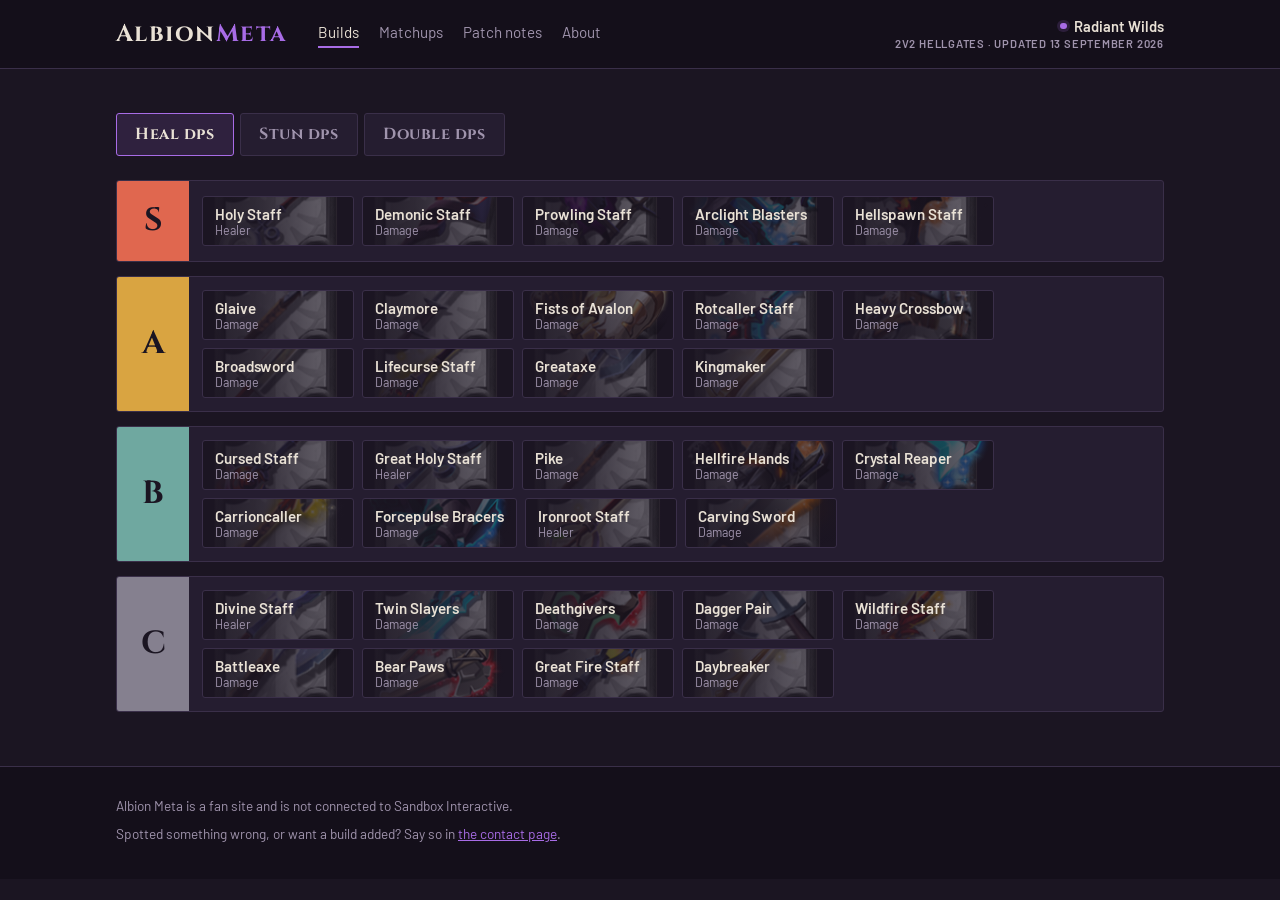
==== index.html @ 53378db2 "Albion Meta: 2v2 hellgate tierlists, gear and matchups Builds page with three setups, each build ope" ====
<!DOCTYPE html>
<html lang="en">
<head>
<meta charset="utf-8">
<meta name="viewport" content="width=device-width, initial-scale=1">
<title>Albion Meta | Best 2v2 Hellgate Builds</title>
<meta name="description" content="The best 2v2 Hellgate builds in Albion Online, split into heal dps, stun dps and double dps setups. Updated each patch.">
<link rel="preconnect" href="https://fonts.googleapis.com">
<link rel="preconnect" href="https://fonts.gstatic.com" crossorigin>
<link href="https://fonts.googleapis.com/css2?family=Barlow:wght@400;600&family=Cinzel:wght@700&display=swap" rel="stylesheet">
<link rel="stylesheet" href="style.css">
</head>
<body>

<!-- ============ header, the same on every page ============ -->
<header class="site-head">
  <div class="wrap head-inner">
    <a class="wordmark" href="index.html">Albion<span>Meta</span></a>
    <nav class="site-nav">
      <a href="index.html" aria-current="page">Builds</a>
      <a href="matchups.html">Matchups</a>
      <a href="patchnotes.html">Patch notes</a>
      <a href="about.html">About</a>
    </nav>

    <!-- patch and date, edit these two lines every update -->
    <div class="head-meta">
      <span class="head-patch">Radiant Wilds</span>
      <span class="head-updated">2v2 Hellgates &middot; Updated 13 September 2026</span>
    </div>
  </div>
</header>

<main>
  <div class="wrap">

    <!-- the three setups. Pick a tab, the matching tier list shows.
         To add a setup, copy one button and one .panel and match the ids. -->
    <section class="builds">

      <div class="tabs" role="tablist" aria-label="Choose a setup">
        <button type="button" class="tab" role="tab" id="tab-heal" aria-controls="panel-heal" aria-selected="true">Heal dps</button>
        <button type="button" class="tab" role="tab" id="tab-stun" aria-controls="panel-stun" aria-selected="false">Stun dps</button>
        <button type="button" class="tab" role="tab" id="tab-double" aria-controls="panel-double" aria-selected="false">Double dps</button>
      </div>

      <div class="panel" role="tabpanel" id="panel-heal" aria-labelledby="tab-heal">
        <!-- Copy one .tier block to add a tier, copy one <li> to add a build -->
        <div class="tier tier-s">
          <div class="tier-letter">S</div>
          <ul class="tier-builds">
            <li><button type="button" class="build" data-build="holy-staff"><b>Holy Staff</b><span>Healer</span></button></li>
            <li><button type="button" class="build" data-build="demonic-staff"><b>Demonic Staff</b><span>Damage</span></button></li>
            <li><button type="button" class="build" data-build="prowling-staff"><b>Prowling Staff</b><span>Damage</span></button></li>
            <li><button type="button" class="build" data-build="arclight-blasters"><b>Arclight Blasters</b><span>Damage</span></button></li>
            <li><button type="button" class="build" data-build="hellspawn-staff"><b>Hellspawn Staff</b><span>Damage</span></button></li>
          </ul>
        </div>

        <div class="tier tier-a">
          <div class="tier-letter">A</div>
          <ul class="tier-builds">
            <li><button type="button" class="build" data-build="glaive"><b>Glaive</b><span>Damage</span></button></li>
            <li><button type="button" class="build" data-build="claymore"><b>Claymore</b><span>Damage</span></button></li>
            <li><button type="button" class="build" data-build="fists-of-avalon"><b>Fists of Avalon</b><span>Damage</span></button></li>
            <li><button type="button" class="build" data-build="rotcaller-staff"><b>Rotcaller Staff</b><span>Damage</span></button></li>
            <li><button type="button" class="build" data-build="heavy-crossbow"><b>Heavy Crossbow</b><span>Damage</span></button></li>
            <li><button type="button" class="build" data-build="broadsword"><b>Broadsword</b><span>Damage</span></button></li>
            <li><button type="button" class="build" data-build="lifecurse-staff"><b>Lifecurse Staff</b><span>Damage</span></button></li>
            <li><button type="button" class="build" data-build="greataxe"><b>Greataxe</b><span>Damage</span></button></li>
            <li><button type="button" class="build" data-build="kingmaker"><b>Kingmaker</b><span>Damage</span></button></li>
          </ul>
        </div>

        <div class="tier tier-b">
          <div class="tier-letter">B</div>
          <ul class="tier-builds">
            <li><button type="button" class="build" data-build="cursed-staff"><b>Cursed Staff</b><span>Damage</span></button></li>
            <li><button type="button" class="build" data-build="great-holy-staff"><b>Great Holy Staff</b><span>Healer</span></button></li>
            <li><button type="button" class="build" data-build="pike"><b>Pike</b><span>Damage</span></button></li>
            <li><button type="button" class="build" data-build="hellfire-hands"><b>Hellfire Hands</b><span>Damage</span></button></li>
            <li><button type="button" class="build" data-build="crystal-reaper"><b>Crystal Reaper</b><span>Damage</span></button></li>
            <li><button type="button" class="build" data-build="carrioncaller"><b>Carrioncaller</b><span>Damage</span></button></li>
            <li><button type="button" class="build" data-build="forcepulse-bracers"><b>Forcepulse Bracers</b><span>Damage</span></button></li>
            <li><button type="button" class="build" data-build="ironroot-staff"><b>Ironroot Staff</b><span>Healer</span></button></li>
            <li><button type="button" class="build" data-build="carving-sword"><b>Carving Sword</b><span>Damage</span></button></li>
          </ul>
        </div>

        <div class="tier tier-c">
          <div class="tier-letter">C</div>
          <ul class="tier-builds">
            <li><button type="button" class="build" data-build="divine-staff"><b>Divine Staff</b><span>Healer</span></button></li>
            <li><button type="button" class="build" data-build="twin-slayers"><b>Twin Slayers</b><span>Damage</span></button></li>
            <li><button type="button" class="build" data-build="deathgivers"><b>Deathgivers</b><span>Damage</span></button></li>
            <li><button type="button" class="build" data-build="dagger-pair"><b>Dagger Pair</b><span>Damage</span></button></li>
            <li><button type="button" class="build" data-build="wildfire-staff"><b>Wildfire Staff</b><span>Damage</span></button></li>
            <li><button type="button" class="build" data-build="battleaxe"><b>Battleaxe</b><span>Damage</span></button></li>
            <li><button type="button" class="build" data-build="bear-paws"><b>Bear Paws</b><span>Damage</span></button></li>
            <li><button type="button" class="build" data-build="great-fire-staff"><b>Great Fire Staff</b><span>Damage</span></button></li>
            <li><button type="button" class="build" data-build="daybreaker"><b>Daybreaker</b><span>Damage</span></button></li>
          </ul>
        </div>
      </div>

      <div class="panel" role="tabpanel" id="panel-stun" aria-labelledby="tab-stun" hidden>
        <div class="tier tier-s">
          <div class="tier-letter">S</div>
          <ul class="tier-builds">
            <li><button type="button" class="build" data-build="staff-of-balance"><b>Staff of Balance</b><span>Stun</span></button></li>
            <li><button type="button" class="build" data-build="dagger"><b>Dagger</b><span>Damage</span></button></li>
          </ul>
        </div>

        <div class="tier tier-a">
          <div class="tier-letter">A</div>
          <ul class="tier-builds">
            <li><button type="button" class="build" data-build="soulscythe"><b>Soulscythe</b><span>Stun</span></button></li>
            <li><button type="button" class="build" data-build="energy-shaper"><b>Energy Shaper</b><span>Damage</span></button></li>
            <li><button type="button" class="build" data-build="glacial-staff"><b>Glacial Staff</b><span>Damage</span></button></li>
            <li><button type="button" class="build" data-build="blazing-staff"><b>Blazing Staff</b><span>Damage</span></button></li>
            <li><button type="button" class="build" data-build="bloodletter"><b>Bloodletter</b><span>Stun</span></button></li>
            <li><button type="button" class="build" data-build="crossbow"><b>Crossbow</b><span>Damage</span></button></li>
          </ul>
        </div>

        <div class="tier tier-b">
          <div class="tier-letter">B</div>
          <ul class="tier-builds">
            <li><button type="button" class="build" data-build="grailseeker"><b>Grailseeker</b><span>Stun</span></button></li>
            <li><button type="button" class="build" data-build="realmbreaker"><b>Realmbreaker</b><span>Damage</span></button></li>
            <li><button type="button" class="build" data-build="spirithunter"><b>Spirithunter</b><span>Damage</span></button></li>
            <li><button type="button" class="build" data-build="hellfire-hands-stun"><b>Hellfire Hands</b><span>Damage</span></button></li>
            <li><button type="button" class="build" data-build="great-arcane-staff"><b>Great Arcane Staff</b><span>Stun</span></button></li>
            <li><button type="button" class="build" data-build="tombhammer"><b>Tombhammer</b><span>Stun</span></button></li>
            <li><button type="button" class="build" data-build="great-fire-staff-stun"><b>Great Fire Staff</b><span>Damage</span></button></li>
            <li><button type="button" class="build" data-build="permafrost-prism"><b>Permafrost Prism</b><span>Stun</span></button></li>
          </ul>
        </div>
      </div>

      <div class="panel" role="tabpanel" id="panel-double" aria-labelledby="tab-double" hidden>
        <div class="tier tier-s">
          <div class="tier-letter">S</div>
          <ul class="tier-builds">
            <li class="tier-empty">Nothing sits here this patch</li>
          </ul>
        </div>

        <div class="tier tier-a">
          <div class="tier-letter">A</div>
          <ul class="tier-builds">
            <li><button type="button" class="build" data-build="warbow"><b>Warbow</b><span>Damage</span></button></li>
          </ul>
        </div>

        <div class="tier tier-b">
          <div class="tier-letter">B</div>
          <ul class="tier-builds">
            <li><button type="button" class="build" data-build="brawler-gloves"><b>Brawler Gloves</b><span>Damage</span></button></li>
            <li><button type="button" class="build" data-build="bloodletter-double"><b>Bloodletter</b><span>Damage</span></button></li>
            <li><button type="button" class="build" data-build="dagger-pair-double"><b>Dagger Pair</b><span>Damage</span></button></li>
            <li><button type="button" class="build" data-build="carrioncaller-double"><b>Carrioncaller</b><span>Damage</span></button></li>
          </ul>
        </div>

        <div class="tier tier-c">
          <div class="tier-letter">C</div>
          <ul class="tier-builds">
            <li><button type="button" class="build" data-build="ursine-maulers"><b>Ursine Maulers</b><span>Damage</span></button></li>
            <li><button type="button" class="build" data-build="heron-spear"><b>Heron Spear</b><span>Damage</span></button></li>
            <li><button type="button" class="build" data-build="whispering-bow"><b>Whispering Bow</b><span>Damage</span></button></li>
            <li><button type="button" class="build" data-build="mistpiercer"><b>Mistpiercer</b><span>Damage</span></button></li>
          </ul>
        </div>
      </div>

    </section>

  </div>
</main>

<footer class="site-foot">
  <div class="wrap">
    <p>Albion Meta is a fan site and is not connected to Sandbox Interactive.</p>
    <p>Spotted something wrong, or want a build added? Say so in <a href="about.html">the contact page</a>.</p>
  </div>
</footer>

<!-- the set popup, filled in from builds.js when a build is clicked -->
<div class="sheet" id="build-sheet" hidden>
  <div class="sheet-box" role="dialog" aria-modal="true" aria-labelledby="sheet-title">
    <button type="button" class="sheet-close" aria-label="Close">&times;</button>
    <h2 id="sheet-title"></h2>
    <p class="sheet-role"></p>
    <div class="gear"></div>
    <div class="tip" role="status" hidden></div>
  </div>
</div>

<script src="builds.js"></script>
<script src="spells.js"></script>

<!-- tab switching, the only script on the site -->
<script>
(function () {
  var tabs = Array.prototype.slice.call(document.querySelectorAll(".tab"));
  if (!tabs.length) return;

  function show(chosen) {
    tabs.forEach(function (tab) {
      var on = tab === chosen;
      tab.setAttribute("aria-selected", on ? "true" : "false");
      tab.tabIndex = on ? 0 : -1;
      document.getElementById(tab.getAttribute("aria-controls")).hidden = !on;
    });
  }

  tabs.forEach(function (tab, i) {
    tab.addEventListener("click", function () { show(tab); });
    tab.addEventListener("keydown", function (e) {
      var step = e.key === "ArrowRight" ? 1 : e.key === "ArrowLeft" ? -1 : 0;
      if (!step) return;
      e.preventDefault();
      var next = tabs[(i + step + tabs.length) % tabs.length];
      next.focus();
      show(next);
    });
  });

  /* the panels start visible, so with no script all three simply stack */
  show(tabs[0]);
})();
</script>


<!-- opening and closing the set popup -->
<script>
(function () {
  var sheet = document.getElementById("build-sheet");
  if (!sheet || !window.ALBION_BUILDS) return;

  /* the weapon icon sits behind the name on every chip, straight from the data
     above, so a chip copied in the markup picks up its own icon on its own */
  document.querySelectorAll(".build").forEach(function (chip) {
    var build = window.ALBION_BUILDS[chip.getAttribute("data-build")];
    if (build && build.weapon) {
      chip.style.setProperty("--icon", "url('icons/" + build.weapon.id + ".png')");
    }
  });

  var title  = document.getElementById("sheet-title");
  var role   = sheet.querySelector(".sheet-role");
  var gear   = sheet.querySelector(".gear");
  var tip      = sheet.querySelector(".tip");
  var openSlot = null;
  var closer = sheet.querySelector(".sheet-close");
  var opener = null;

  /* the order here is only for reading, the grid decides where each one sits */
  var SLOTS = [["weapon","Weapon"], ["head","Head"], ["cape","Cape"], ["chest","Chest"],
               ["offhand","Off hand"], ["potion","Potion"], ["shoes","Shoes"], ["food","Food"]];

  function piece(slot, label, item) {
    if (!item) return "";
    var has = !!(window.ALBION_SPELLS && window.ALBION_SPELLS[item.id]);
    return '<button type="button" class="slot slot-' + slot + '" data-item="' + item.id + '"' +
             (has ? '' : ' disabled') + ' aria-pressed="false">' +
             '<img src="icons/' + item.id + '.png"' +
             ' alt="' + label + '" loading="lazy" onerror="this.hidden = true">' +
             '<b>' + item.name + '</b>' +
           '</button>';
  }

  /* the suggested abilities for one piece, in a small tip above it */
  function hideTip() {
    tip.hidden = true;
    if (openSlot) {
      openSlot.classList.remove("is-open");
      openSlot.setAttribute("aria-pressed", "false");
    }
    openSlot = null;
  }

  function placeTip(button) {
    var slot = button.getBoundingClientRect();
    var box  = tip.getBoundingClientRect();
    var left = slot.left + slot.width / 2 - box.width / 2;
    var top  = slot.top - box.height - 10;
    var below = top < 8;
    tip.classList.toggle("is-below", below);
    if (below) top = slot.bottom + 10;
    left = Math.max(8, Math.min(left, window.innerWidth - box.width - 8));
    tip.style.left = Math.round(left) + "px";
    tip.style.top  = Math.round(top) + "px";
  }

  function showTip(button) {
    if (openSlot === button) { hideTip(); return; }   /* click again to close */
    var id = button.getAttribute("data-item");
    var entry = window.ALBION_SPELLS && window.ALBION_SPELLS[id];
    if (!entry || !entry.picks) return;

    /* start from the rule, then let this build override a slot if it says so */
    var picks = {};
    Object.keys(entry.picks).forEach(function (k) { picks[k] = entry.picks[k]; });
    var build = window.ALBION_BUILDS[sheet.getAttribute("data-build")] || {};
    Object.keys(build).forEach(function (slot) {
      var it = build[slot];
      if (it && it.id === id && it.picks) {
        Object.keys(it.picks).forEach(function (k) { picks[k] = it.picks[k]; });
      }
    });

    hideTip();
    tip.innerHTML = Object.keys(picks).map(function (key) {
      return '<span class="tip-row"><b>' + key + '</b>' + picks[key] + '</span>';
    }).join("");
    tip.hidden = false;
    placeTip(button);
    openSlot = button;
    button.classList.add("is-open");
    button.setAttribute("aria-pressed", "true");
  }

  function open(button) {
    var build = window.ALBION_BUILDS[button.getAttribute("data-build")];
    if (!build) return;
    opener = button;
    title.textContent = build.name;
    var note = button.querySelector("span");
    role.textContent = note ? note.textContent : "";
    gear.innerHTML = SLOTS.map(function (slot) {
      return piece(slot[0], slot[1], build[slot[0]]);
    }).join("");
    sheet.setAttribute("data-build", button.getAttribute("data-build"));
    hideTip();
    sheet.hidden = false;
    document.body.classList.add("sheet-open");
    closer.focus();
  }

  function close() {
    hideTip();
    sheet.hidden = true;
    document.body.classList.remove("sheet-open");
    if (opener) { opener.focus(); opener = null; }
  }

  document.addEventListener("click", function (e) {
    if (!e.target || !e.target.closest) return;
    var piece = e.target.closest(".slot");
    if (!piece && openSlot) hideTip();
    if (piece && !piece.disabled) { showTip(piece); return; }
    var button = e.target.closest(".build");
    if (button) { open(button); return; }
    /* clicking the backdrop or the cross closes it */
    if (e.target === sheet || e.target.closest(".sheet-close")) close();
  });

  sheet.addEventListener("scroll", function () { if (openSlot) placeTip(openSlot); }, true);
  window.addEventListener("resize", function () { if (openSlot) placeTip(openSlot); });

  document.addEventListener("keydown", function (e) {
    if (e.key === "Escape" && !sheet.hidden) close();
  });
})();
</script>
</body>
</html>
---- style.css ----
/* ===========================================================
   Albion Meta - shared stylesheet
   Everything on every page is styled from this one file.
   Change a colour here and it changes on all four pages.
   =========================================================== */

:root {
  /* --- colours --- */
  --stone:      #1b1522;  /* page background, deep dungeon aubergine */
  --stone-deep: #140f1a;  /* header and footer, slightly darker */
  --panel:      #251d30;  /* boxes and cards */
  --panel-edge: #3a2f49;  /* thin borders */
  --bone:       #e9e1d5;  /* main text */
  --muted:      #a094ad;  /* secondary text */
  --corrupt:    #a86ce6;  /* the accent, corrupted violet */

  /* --- tier colours --- */
  --tier-s: #e0674f;
  --tier-a: #d9a441;
  --tier-b: #6fa8a0;
  --tier-c: #85808f;

  /* --- spacing --- */
  --gutter: 1.25rem;
  --max:    68rem;
}

* { box-sizing: border-box; }

html { scroll-behavior: smooth; }

body {
  margin: 0;
  background: var(--stone);
  color: var(--bone);
  font-family: "Barlow", system-ui, -apple-system, sans-serif;
  font-size: 1rem;
  line-height: 1.6;
  -webkit-font-smoothing: antialiased;
}

.wrap {
  width: 100%;
  max-width: var(--max);
  margin: 0 auto;
  padding: 0 var(--gutter);
}

/* ---------- header and navigation ---------- */

.site-head {
  background: var(--stone-deep);
  border-bottom: 1px solid var(--panel-edge);
}

.head-inner {
  display: flex;
  flex-wrap: wrap;
  align-items: center;
  gap: 0.6rem 1.5rem;
  padding-top: 1.05rem;
  padding-bottom: 1.05rem;
}

.wordmark {
  font-family: "Cinzel", Georgia, serif;
  font-size: 1.5rem;
  font-weight: 700;
  letter-spacing: 0.06em;
  color: var(--bone);
  text-decoration: none;
  line-height: 1;
}

.wordmark span { color: var(--corrupt); }

.site-nav {
  display: flex;
  flex-wrap: wrap;
  gap: 1.25rem;
  margin-left: 0.5rem;   /* sits next to the wordmark, over on the left */
}

.site-nav a {
  color: var(--muted);
  text-decoration: none;
  font-size: 0.95rem;
  padding-bottom: 2px;
  border-bottom: 2px solid transparent;
}

.site-nav a:hover { color: var(--bone); }

.site-nav a[aria-current="page"] {
  color: var(--bone);
  border-bottom-color: var(--corrupt);
}

/* ---------- patch and date, top right of the header ---------- */

.head-meta {
  margin-left: auto;          /* this is what holds it in the right corner */
  display: flex;
  flex-direction: column;
  align-items: flex-end;
  gap: 0.1rem;
  text-align: right;
  line-height: 1.25;
}

.head-patch {
  display: inline-flex;
  align-items: center;
  gap: 0.45rem;
  font-size: 0.92rem;
  font-weight: 600;
  color: var(--bone);
}

/* the small violet dot in front of the patch name */
.head-patch::before {
  content: "";
  width: 0.42rem;
  height: 0.42rem;
  border-radius: 50%;
  background: var(--corrupt);
  box-shadow: 0 0 0 3px rgba(168, 108, 230, 0.16);
}

.head-updated {
  font-size: 0.7rem;
  font-weight: 600;
  letter-spacing: 0.07em;
  text-transform: uppercase;
  color: var(--muted);
}

/* ---------- page intro ---------- */

.intro { padding: 2.75rem 0 1.75rem; }

h1 {
  font-family: "Cinzel", Georgia, serif;
  font-size: clamp(1.8rem, 5vw, 2.6rem);
  font-weight: 700;
  line-height: 1.15;
  margin: 0 0 0.7rem;
}

.intro p {
  max-width: 44rem;
  color: var(--muted);
  margin: 0;
}

/* a page with no intro, like the builds page, still needs air at the top */
main .wrap > section:first-of-type { padding-top: 2.75rem; }
main .wrap > section:first-of-type > h2:first-child { margin-top: 0; }

/* ---------- setup tabs on the builds page ---------- */

.tabs {
  display: flex;
  flex-wrap: wrap;
  gap: 0.4rem;
  margin: 0 0 1.5rem;
}

.tab {
  font-family: "Cinzel", Georgia, serif;
  font-size: 1rem;
  font-weight: 700;
  letter-spacing: 0.03em;
  color: var(--muted);
  background: var(--panel);
  border: 1px solid var(--panel-edge);
  border-radius: 3px;
  padding: 0.6rem 1.15rem;
  cursor: pointer;
  transition: color 0.15s, border-color 0.15s, background 0.15s;
}

.tab:hover {
  color: var(--bone);
  border-color: var(--corrupt);
}

.tab[aria-selected="true"] {
  color: var(--bone);
  border-color: var(--corrupt);
  background: rgba(168, 108, 230, 0.14);
}

[hidden] { display: none !important; }

/* ---------- tier rows ---------- */

.tier {
  display: flex;
  align-items: stretch;
  margin-bottom: 0.9rem;
  border: 1px solid var(--panel-edge);
  border-radius: 3px;
  overflow: hidden;
  background: var(--panel);
}

.tier-letter {
  flex: 0 0 4.5rem;
  display: flex;
  flex-direction: column;
  align-items: center;
  justify-content: center;
  gap: 0.15rem;
  padding: 0.9rem 0.4rem;
  font-family: "Cinzel", Georgia, serif;
  font-size: 2rem;
  font-weight: 700;
  color: #1b1522;
  text-align: center;
}

.tier-letter small {
  font-family: "Barlow", sans-serif;
  font-size: 0.6rem;
  font-weight: 600;
  letter-spacing: 0.04em;
  opacity: 0.75;
}

.tier-s .tier-letter { background: var(--tier-s); }
.tier-a .tier-letter { background: var(--tier-a); }
.tier-b .tier-letter { background: var(--tier-b); }
.tier-c .tier-letter { background: var(--tier-c); }

.tier-builds li { display: flex; }

.tier-builds {
  flex: 1 1 auto;
  display: flex;
  flex-wrap: wrap;
  align-content: center;
  gap: 0.5rem;
  padding: 0.8rem;
  margin: 0;
  list-style: none;
}

/* a tier nothing has earned this patch */
.tier-empty {
  align-self: center;
  padding: 0.4rem 0.2rem;
  font-size: 0.85rem;
  font-style: italic;
  color: var(--muted);
}

/* ---------- one build chip ---------- */

.build {
  display: block;
  width: 100%;
  text-align: left;
  font-family: inherit;
  font-size: inherit;
  color: inherit;
  border: 1px solid var(--panel-edge);
  border-radius: 3px;
  padding: 0.5rem 0.75rem;
  min-width: 9.5rem;
  cursor: pointer;
  transition: border-color 0.15s, background-color 0.15s;

  /* the weapon icon sits behind the name, dimmed by a wash so the
     text stays readable. --icon is set per chip from builds.js */
  background-color: var(--stone);
  background-image:
    linear-gradient(90deg,
      rgba(27, 21, 34, 0.96) 0%,
      rgba(27, 21, 34, 0.88) 40%,
      rgba(27, 21, 34, 0.6) 100%),
    var(--icon, none);
  background-repeat: no-repeat, no-repeat;
  background-position: center, center;
  background-size: 100% 100%, cover;
}

.build:hover {
  border-color: var(--corrupt);
  background-color: var(--panel);
  background-image:
    linear-gradient(90deg,
      rgba(27, 21, 34, 0.92) 0%,
      rgba(27, 21, 34, 0.72) 40%,
      rgba(27, 21, 34, 0.3) 100%),
    var(--icon, none);
}

.build b {
  display: block;
  font-weight: 600;
  font-size: 0.95rem;
}

.build span {
  display: block;
  font-size: 0.78rem;
  color: var(--muted);
}

/* ---------- the set popup ---------- */

.sheet {
  position: fixed;
  inset: 0;
  z-index: 50;
  display: flex;
  align-items: flex-start;
  justify-content: center;
  padding: 1.5rem var(--gutter);
  overflow-y: auto;
  background: rgba(10, 7, 14, 0.78);
}

body.sheet-open { overflow: hidden; }

.sheet-box {
  position: relative;
  width: 100%;
  max-width: 30rem;
  margin: auto;
  padding: 1.5rem;
  background: var(--panel);
  border: 1px solid var(--panel-edge);
  border-radius: 4px;
}

.sheet-box h2 {
  margin: 0;
  padding-right: 2.5rem;
  font-size: 1.5rem;
}

.sheet-role {
  margin: 0.1rem 0 1.3rem;
  font-size: 0.8rem;
  font-weight: 600;
  letter-spacing: 0.07em;
  text-transform: uppercase;
  color: var(--corrupt);
}

.sheet-close {
  position: absolute;
  top: 0.9rem;
  right: 0.9rem;
  width: 2rem;
  height: 2rem;
  font-size: 1.3rem;
  line-height: 1;
  color: var(--muted);
  background: var(--stone);
  border: 1px solid var(--panel-edge);
  border-radius: 50%;
  cursor: pointer;
}

.sheet-close:hover { color: var(--bone); border-color: var(--corrupt); }

/* the grid is laid out like the equipment panel in game */
.gear {
  display: grid;
  grid-template-columns: repeat(3, 1fr);
  gap: 0.5rem;
}

.slot-head    { grid-area: 1 / 2; }
.slot-cape    { grid-area: 1 / 3; }
.slot-weapon  { grid-area: 2 / 1; }
.slot-chest   { grid-area: 2 / 2; }
.slot-offhand { grid-area: 2 / 3; }
.slot-potion  { grid-area: 3 / 1; }
.slot-shoes   { grid-area: 3 / 2; }
.slot-food    { grid-area: 3 / 3; }

.slot {
  display: block;
  width: 100%;
  margin: 0;
  padding: 0.5rem 0.4rem 0.6rem;
  background: var(--stone);
  border: 1px solid var(--panel-edge);
  border-radius: 3px;
  text-align: center;
  font-family: inherit;
  color: inherit;
  cursor: pointer;
  transition: border-color 0.15s, background 0.15s;
}

.slot:hover:not(:disabled) { border-color: var(--corrupt); }

/* the piece whose abilities are currently on show */
.slot.is-open {
  border-color: var(--corrupt);
  background: var(--panel);
}

/* potions, food and off hands carry no ability slots in game */
.slot:disabled { cursor: default; opacity: 0.7; }

.slot img {
  display: block;
  width: 100%;
  max-width: 5rem;
  aspect-ratio: 1;      /* holds the space so the rows do not jump while loading */
  object-fit: contain;
  margin: 0 auto 0.2rem;
}

.slot b {
  display: block;
  font-size: 0.78rem;
  font-weight: 600;
  line-height: 1.3;
}

/* ---------- the suggested abilities tip ---------- */

.tip {
  position: fixed;               /* fixed so the popup is never clipped */
  z-index: 60;
  max-width: 16rem;
  padding: 0.5rem 0.7rem;
  background: var(--stone-deep);
  border: 1px solid var(--corrupt);
  border-radius: 4px;
  box-shadow: 0 10px 26px rgba(0, 0, 0, 0.55);
  font-size: 0.8rem;
  line-height: 1.45;
  text-align: left;
  pointer-events: none;          /* never swallows the next click */
}

.tip-row { display: block; white-space: nowrap; }

.tip-row b {
  display: inline-block;
  min-width: 4.7rem;             /* wide enough that Passive lines up with Q */
  font-family: "Cinzel", Georgia, serif;
  font-size: 0.72rem;
  text-transform: uppercase;
  letter-spacing: 0.04em;
  font-weight: 700;
  color: var(--corrupt);
}

/* the little arrow, pointing down at the piece */
.tip::after {
  content: "";
  position: absolute;
  top: 100%;
  left: 50%;
  margin-left: -5px;
  border: 5px solid transparent;
  border-top-color: var(--corrupt);
}

/* flipped underneath when there is no room above */
.tip.is-below::after {
  top: auto;
  bottom: 100%;
  border-top-color: transparent;
  border-bottom-color: var(--corrupt);
}

/* ---------- the weapon finder on the matchups page ---------- */

.finder { position: relative; max-width: 26rem; margin-bottom: 1.25rem; }

.finder-input {
  width: 100%;
  font-family: inherit;
  font-size: 1rem;
  color: var(--bone);
  background: var(--panel);
  border: 1px solid var(--panel-edge);
  border-radius: 3px;
  padding: 0.65rem 0.85rem;
}

.finder-input::placeholder { color: var(--muted); }
.finder-input:focus { outline: none; border-color: var(--corrupt); }

.finder-list {
  position: absolute;
  z-index: 20;
  top: calc(100% + 0.3rem);
  left: 0;
  right: 0;
  max-height: 17rem;
  overflow-y: auto;
  margin: 0;
  padding: 0.25rem;
  list-style: none;
  background: var(--stone-deep);
  border: 1px solid var(--corrupt);
  border-radius: 4px;
  box-shadow: 0 12px 30px rgba(0, 0, 0, 0.55);
}

.finder-list li {
  display: flex;
  align-items: center;
  gap: 0.55rem;
  padding: 0.35rem 0.5rem;
  border-radius: 3px;
  font-size: 0.92rem;
  cursor: pointer;
}

.finder-list li img { width: 1.7rem; height: 1.7rem; object-fit: contain; }
.finder-list li:hover,
.finder-list li.is-active { background: var(--panel); color: var(--bone); }
.finder-none { color: var(--muted); cursor: default; }

/* ---------- the matchup box ---------- */

.mu {
  border: 1px solid var(--panel-edge);
  background: var(--panel);
  border-radius: 3px;
  padding: 1.1rem 1.25rem 1.25rem;
}

.mu-head { display: flex; align-items: center; gap: 0.85rem; margin-bottom: 1rem; }
.mu-icon { width: 3.5rem; height: 3.5rem; object-fit: contain; }
.mu-name { font-family: "Cinzel", Georgia, serif; font-size: 1.25rem; margin: 0; }
.mu-where { margin: 0.1rem 0 0; font-size: 0.8rem; color: var(--muted); }

.mu .tabs { margin-bottom: 1rem; }
.mu .tab { font-size: 0.9rem; padding: 0.45rem 0.9rem; }

/* the two big ones, duos against enemies */
.tabs-big { margin-bottom: 0.9rem; gap: 0.5rem; }

.mu .tab-big {
  font-size: 1.15rem;
  padding: 0.7rem 1.6rem;
  letter-spacing: 0.04em;
}

.mu .tab-big[aria-selected="true"] {
  background: rgba(168, 108, 230, 0.2);
  border-color: var(--corrupt);
}

/* duo verdicts read differently to enemy ones */
.mu-verdict.is-strong { color: #7fc9a5; border-color: rgba(127, 201, 165, 0.5); }
.mu-verdict.is-fine   { color: var(--bone); }
.mu-verdict.is-weak   { color: #e08d7c; border-color: rgba(224, 141, 124, 0.5); }

.mu-row {
  display: grid;
  grid-template-columns: 2.4rem 1.6rem 1fr auto;
  align-items: center;
  gap: 0.7rem;
  padding: 0.5rem 0;
  border-top: 1px solid rgba(58, 47, 73, 0.6);
}

.mu-row:first-child { border-top: 0; }
.mu-row img { width: 2.4rem; height: 2.4rem; object-fit: contain; }

.mu-tier {
  font-family: "Cinzel", Georgia, serif;
  font-weight: 700;
  font-size: 0.95rem;
  text-align: center;
  color: #1b1522;
  border-radius: 2px;
}

.tier-letter-s { background: var(--tier-s); }
.tier-letter-a { background: var(--tier-a); }
.tier-letter-b { background: var(--tier-b); }
.tier-letter-c { background: var(--tier-c); }

.mu-them b { display: block; font-size: 0.92rem; font-weight: 600; }
.mu-them span { display: block; font-size: 0.75rem; color: var(--muted); }

.mu-verdict {
  font-size: 0.75rem;
  font-weight: 600;
  letter-spacing: 0.05em;
  text-transform: uppercase;
  white-space: nowrap;
  padding: 0.2rem 0.5rem;
  border: 1px solid var(--panel-edge);
  border-radius: 2px;
  color: var(--muted);
}

.mu-verdict.is-favoured   { color: #7fc9a5; border-color: rgba(127, 201, 165, 0.5); }
.mu-verdict.is-even       { color: var(--bone); }
.mu-verdict.is-unfavoured { color: #e08d7c; border-color: rgba(224, 141, 124, 0.5); }

/* a note sits under the row it belongs to */
.mu-note {
  grid-column: 3 / -1;
  margin: 0.15rem 0 0;
  font-size: 0.84rem;
  color: var(--muted);
}

.mu-empty { color: var(--muted); font-style: italic; margin: 0; }

/* how much data is behind the recorded numbers */
.mu-sample {
  margin: 0 0 0.6rem;
  font-size: 0.78rem;
  color: var(--muted);
}

/* which tierlist a run of duos belongs to */
.mu-group {
  margin: 1rem 0 0.2rem;
  font-family: "Cinzel", Georgia, serif;
  font-size: 0.95rem;
  color: var(--corrupt);
}

.mu-group:first-child { margin-top: 0; }
.mu-group + .mu-row { border-top: 0; }

@media (max-width: 40rem) {
  .mu-row { grid-template-columns: 2.2rem 1.5rem 1fr; }
  .mu-verdict { grid-column: 2 / -1; justify-self: start; }
  .mu-note { grid-column: 1 / -1; }
}

/* ---------- the weapon against weapon matrix ---------- */

.matrix-wrap {
  overflow: auto;            /* the grid is wider than the page */
  max-height: 80vh;
  border: 1px solid var(--panel-edge);
  border-radius: 3px;
  background: var(--panel);
}

.matrix {
  border-collapse: separate;
  border-spacing: 0;
  font-size: 0.78rem;
}

.matrix th,
.matrix td {
  padding: 0;
  text-align: center;
  vertical-align: middle;
  border-right: 1px solid rgba(58, 47, 73, 0.6);
  border-bottom: 1px solid rgba(58, 47, 73, 0.6);
}

/* the row of icons across the top stays put */
.matrix thead th {
  position: sticky;
  top: 0;
  z-index: 2;
  width: 2.3rem;
  min-width: 2.3rem;
  height: 2.6rem;
  background: var(--stone-deep);
}

.matrix thead th img { width: 1.8rem; height: 1.8rem; object-fit: contain; }

/* so does the column of names down the side */
.matrix-name {
  position: sticky;
  left: 0;
  z-index: 1;
  display: table-cell;
  width: 12.5rem;
  min-width: 12.5rem;
  background: var(--stone-deep);
  text-align: left;
  font-weight: 600;
  white-space: nowrap;
  padding: 0.2rem 0.5rem;
}

.matrix-name img {
  width: 1.6rem;
  height: 1.6rem;
  object-fit: contain;
  vertical-align: middle;
  margin-right: 0.4rem;
}

.matrix-name span { vertical-align: middle; }

.matrix-tier {
  float: right;
  width: 1.1rem;
  margin-top: 0.15rem;
  border-radius: 2px;
  font-family: "Cinzel", Georgia, serif;
  font-size: 0.7rem;
  color: #1b1522;
  text-align: center;
}

.matrix .corner {
  position: sticky;
  left: 0;
  top: 0;
  z-index: 3;
  background: var(--stone-deep);
}

.matrix td { width: 2.3rem; height: 2.2rem; font-weight: 600; }

.matrix .is-up   { background: rgba(127, 201, 165, 0.18); color: #9fdcbf; }
.matrix .is-down { background: rgba(224, 141, 124, 0.16); color: #eda797; }
.matrix .is-even { background: rgba(233, 225, 213, 0.06); color: var(--bone); }
.matrix .is-text { color: var(--corrupt); }
.matrix .is-none { color: var(--panel-edge); }
.matrix .is-self { background: repeating-linear-gradient(45deg,
                     transparent 0 4px, rgba(58, 47, 73, 0.5) 4px 8px); }

.matrix-tabs { margin-bottom: 0.7rem; }
.matrix-tabs .tab { font-size: 0.9rem; padding: 0.45rem 1rem; }

.matrix-sample {
  margin: 0 0 0.7rem;
  font-size: 0.8rem;
  color: var(--muted);
}

.matrix-sample:empty { display: none; }

/* too few fights to mean much yet */
.matrix .is-thin { opacity: 0.45; }

.matrix-key {
  margin: 0.7rem 0 0;
  font-size: 0.82rem;
  color: var(--muted);
}

.key-cell {
  display: inline-block;
  width: 2rem;
  margin: 0 0.25rem 0 0.9rem;
  padding: 0.1rem 0;
  border-radius: 2px;
  text-align: center;
  font-weight: 600;
}

.key-cell:first-child { margin-left: 0; }
.key-cell.is-up   { background: rgba(127, 201, 165, 0.18); color: #9fdcbf; }
.key-cell.is-down { background: rgba(224, 141, 124, 0.16); color: #eda797; }
.key-cell.is-even { background: rgba(233, 225, 213, 0.06); color: var(--bone); }
.key-cell.is-text { color: var(--corrupt); }
.key-cell.is-none { color: var(--panel-edge); }

@media (max-width: 40rem) {
  .matrix-name { width: 8.5rem; min-width: 8.5rem; }
  .matrix-name span { display: none; }   /* the icon is enough on a phone */
}

/* ---------- generic content boxes ---------- */

section { padding-bottom: 2.5rem; }

h2 {
  font-family: "Cinzel", Georgia, serif;
  font-size: 1.35rem;
  margin: 2rem 0 0.9rem;
}

h3 {
  font-size: 1.05rem;
  margin: 0 0 0.35rem;
}

.card {
  border: 1px solid var(--panel-edge);
  background: var(--panel);
  border-radius: 3px;
  padding: 1.1rem 1.25rem;
  margin-bottom: 0.9rem;
}

.card p:last-child { margin-bottom: 0; }

.card .date {
  font-size: 0.8rem;
  color: var(--corrupt);
  margin: 0 0 0.4rem;
}

.card ul { margin: 0.5rem 0 0; padding-left: 1.2rem; }
.card li { margin-bottom: 0.3rem; }

.prose { max-width: 42rem; }
.prose p { margin: 0 0 1rem; }

a { color: var(--corrupt); }
a:focus-visible,
button:focus-visible {
  outline: 2px solid var(--corrupt);
  outline-offset: 3px;
}

/* ---------- footer ---------- */

.site-foot {
  background: var(--stone-deep);
  border-top: 1px solid var(--panel-edge);
  padding: 1.75rem 0;
  font-size: 0.85rem;
  color: var(--muted);
}

.site-foot p { margin: 0 0 0.4rem; }

/* ---------- phones ---------- */

@media (max-width: 40rem) {
  .site-nav {
    margin-left: 0;
    width: 100%;
    gap: 1rem;
    order: 1;                 /* nav drops to its own row, under the other two */
  }
  .head-patch { font-size: 0.85rem; }
  .head-updated { font-size: 0.64rem; letter-spacing: 0.05em; }
  .tier { flex-direction: column; }
  .tier-letter {
    flex: none;
    flex-direction: row;
    justify-content: flex-start;
    gap: 0.55rem;
    padding: 0.35rem 0.8rem;
    font-size: 1.3rem;
  }
  .build { min-width: 0; }
  .tier-builds li { flex: 1 1 8rem; }
  .sheet { padding: 0.75rem; }
  .sheet-box { padding: 1.1rem; }
  .gear { gap: 0.35rem; }
  .slot { padding: 0.4rem 0.25rem 0.5rem; }
  .tabs { gap: 0.35rem; }
  .tab { flex: 1 1 6rem; padding: 0.55rem 0.5rem; font-size: 0.9rem; text-align: center; }
}

@media (prefers-reduced-motion: reduce) {
  html { scroll-behavior: auto; }
  * { transition: none !important; }
}
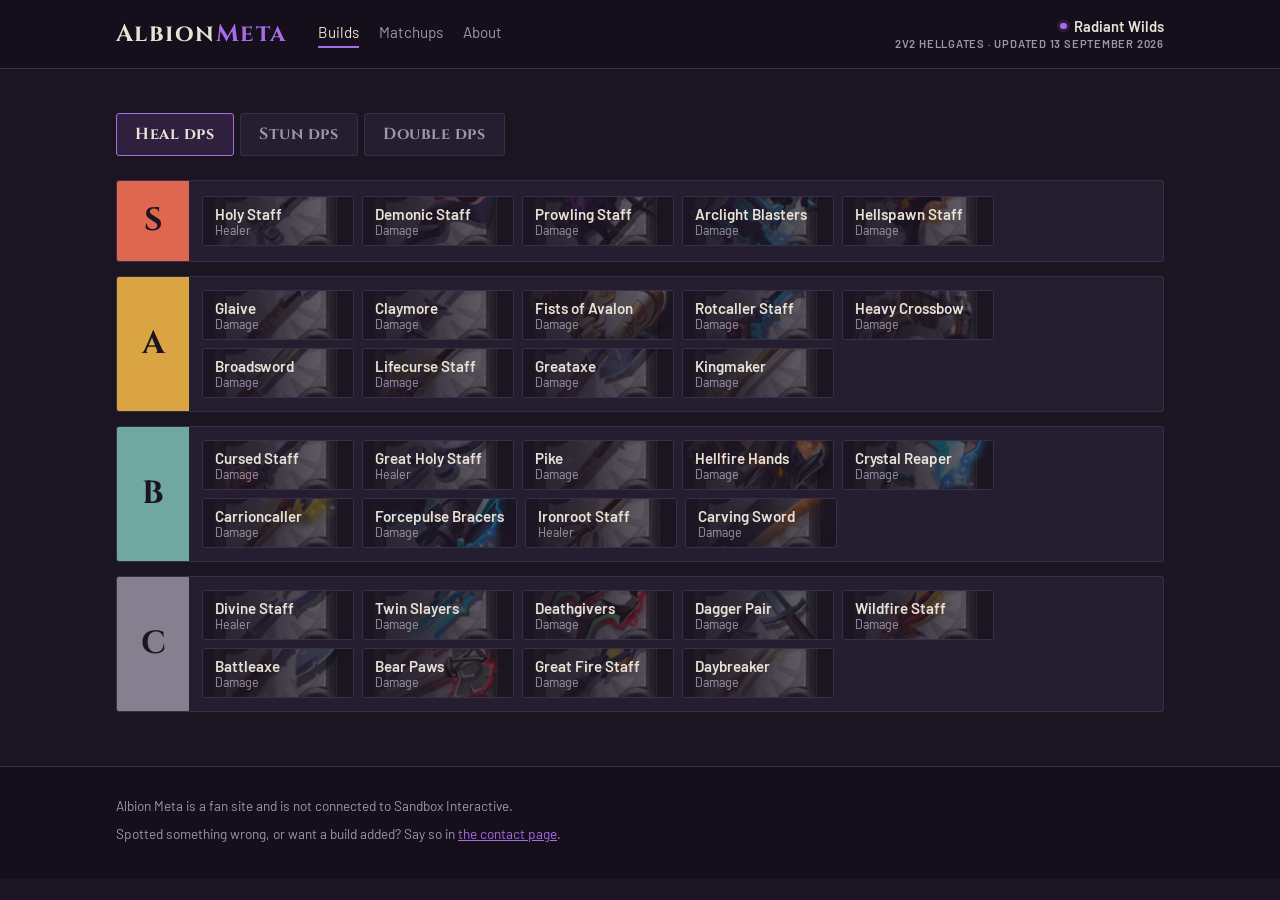
==== commit db880883: "Drop the patch notes, strip the about page The patch notes page, its collector and its workflow step" ====
--- a/index.html
+++ b/index.html
@@ -19,7 +19,6 @@
     <nav class="site-nav">
       <a href="index.html" aria-current="page">Builds</a>
       <a href="matchups.html">Matchups</a>
-      <a href="patchnotes.html">Patch notes</a>
       <a href="about.html">About</a>
     </nav>
 
--- a/style.css
+++ b/style.css
@@ -453,6 +453,18 @@
   letter-spacing: 0.04em;
   font-weight: 700;
   color: var(--corrupt);
+}
+
+/* why this matchup wants something different */
+.tip-why {
+  display: block;
+  margin-top: 0.35rem;
+  padding-top: 0.35rem;
+  border-top: 1px solid var(--panel-edge);
+  max-width: 13rem;
+  white-space: normal;
+  font-size: 0.75rem;
+  color: var(--muted);
 }
 
 /* the little arrow, pointing down at the piece */
@@ -612,6 +624,10 @@
   font-size: 0.84rem;
   color: var(--muted);
 }
+
+/* a matchup row opens the gear window */
+.mu-row.is-clickable { cursor: pointer; }
+.mu-row.is-clickable:hover { background: rgba(168, 108, 230, 0.08); }
 
 .mu-empty { color: var(--muted); font-style: italic; margin: 0; }
 
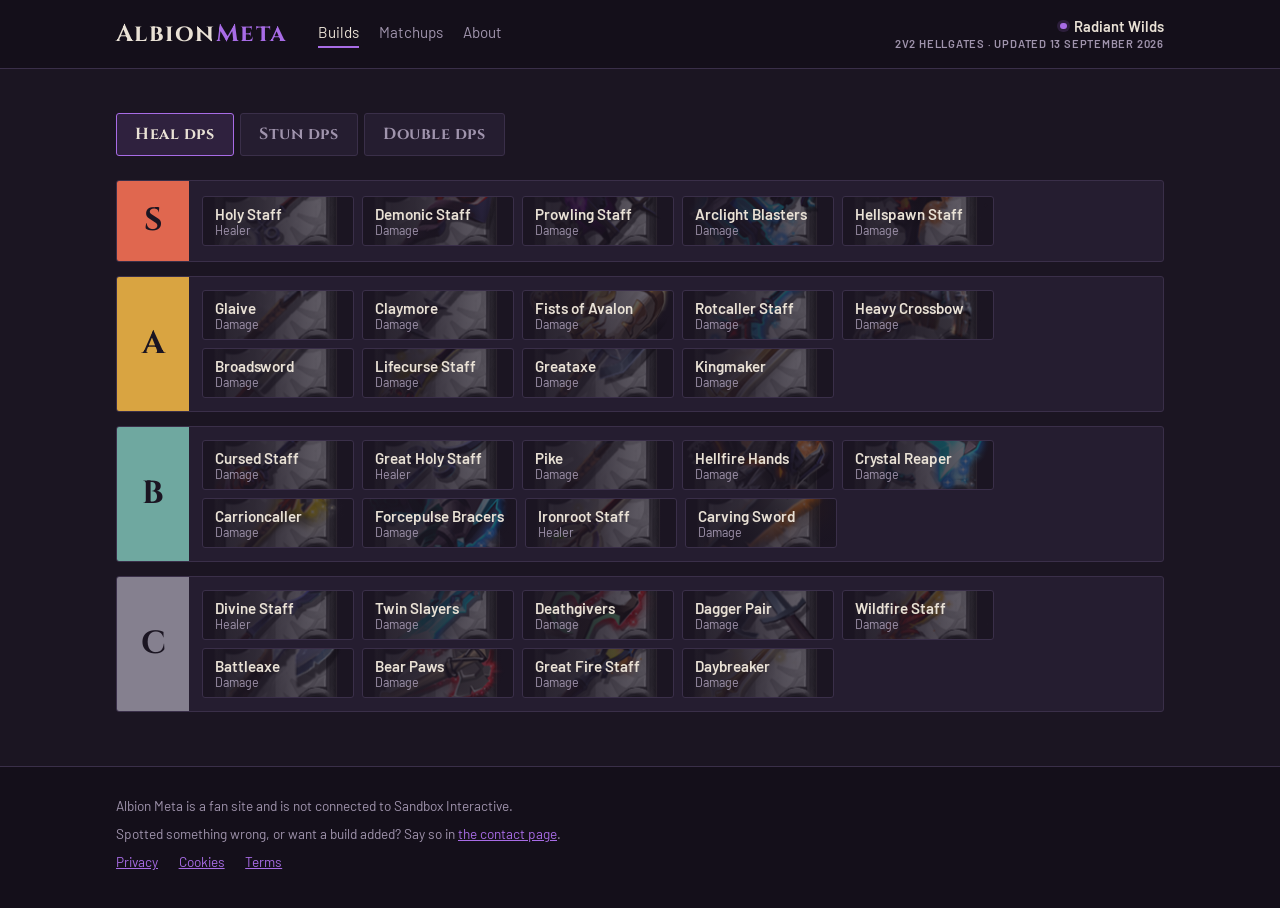
==== commit d4ca3646: "Privacy, cookies and terms pages Written to what the site actually does rather than to a template: i" ====
--- a/index.html
+++ b/index.html
@@ -183,6 +183,7 @@
   <div class="wrap">
     <p>Albion Meta is a fan site and is not connected to Sandbox Interactive.</p>
     <p>Spotted something wrong, or want a build added? Say so in <a href="about.html">the contact page</a>.</p>
+    <p class="foot-links"><a href="privacy.html">Privacy</a> <a href="cookies.html">Cookies</a> <a href="terms.html">Terms</a></p>
   </div>
 </footer>
 
--- a/style.css
+++ b/style.css
@@ -844,6 +844,9 @@
 }
 
 .site-foot p { margin: 0 0 0.4rem; }
+
+.foot-links { margin-top: 0.8rem; }
+.foot-links a { margin-right: 1.1rem; }
 
 /* ---------- phones ---------- */
 
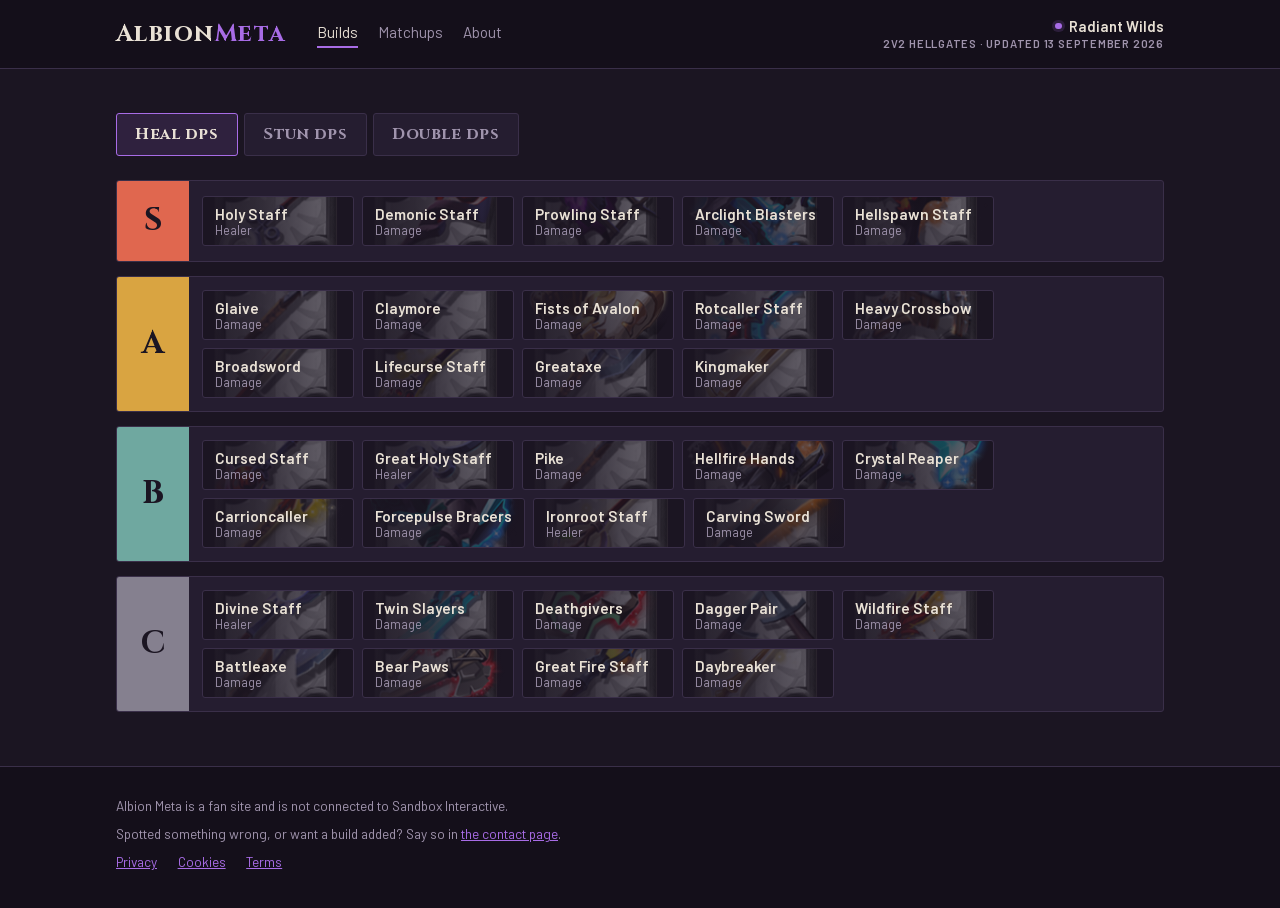
==== commit 1595bd78: "Ready the site for Cloudflare and for traffic Fonts are served from here instead of Google, so no vi" ====
--- a/index.html
+++ b/index.html
@@ -5,9 +5,8 @@
 <meta name="viewport" content="width=device-width, initial-scale=1">
 <title>Albion Meta | Best 2v2 Hellgate Builds</title>
 <meta name="description" content="The best 2v2 Hellgate builds in Albion Online, split into heal dps, stun dps and double dps setups. Updated each patch.">
-<link rel="preconnect" href="https://fonts.googleapis.com">
-<link rel="preconnect" href="https://fonts.gstatic.com" crossorigin>
-<link href="https://fonts.googleapis.com/css2?family=Barlow:wght@400;600&family=Cinzel:wght@700&display=swap" rel="stylesheet">
+<link rel="preload" href="fonts/barlow-400.woff2" as="font" type="font/woff2" crossorigin>
+<link rel="stylesheet" href="fonts.css">
 <link rel="stylesheet" href="style.css">
 </head>
 <body>
--- a/fonts.css
+++ b/fonts.css
@@ -0,0 +1,34 @@
+/* ===========================================================
+   Albion Meta - the two typefaces, served from here
+   -----------------------------------------------------------
+   Taken from Google Fonts and kept locally so no visitor's IP
+   is handed to Google just to read the site. Latin only, the
+   other alphabets are not used anywhere on it.
+   =========================================================== */
+
+@font-face {
+  font-family: 'Barlow';
+  font-style: normal;
+  font-weight: 400;
+  font-display: swap;
+  src: url(fonts/barlow-400.woff2) format('woff2');
+  unicode-range: U+0000-00FF, U+0131, U+0152-0153, U+02BB-02BC, U+02C6, U+02DA, U+02DC, U+0304, U+0308, U+0329, U+2000-206F, U+20AC, U+2122, U+2191, U+2193, U+2212, U+2215, U+FEFF, U+FFFD;
+}
+
+@font-face {
+  font-family: 'Barlow';
+  font-style: normal;
+  font-weight: 600;
+  font-display: swap;
+  src: url(fonts/barlow-600.woff2) format('woff2');
+  unicode-range: U+0000-00FF, U+0131, U+0152-0153, U+02BB-02BC, U+02C6, U+02DA, U+02DC, U+0304, U+0308, U+0329, U+2000-206F, U+20AC, U+2122, U+2191, U+2193, U+2212, U+2215, U+FEFF, U+FFFD;
+}
+
+@font-face {
+  font-family: 'Cinzel';
+  font-style: normal;
+  font-weight: 700;
+  font-display: swap;
+  src: url(fonts/cinzel-700.woff2) format('woff2');
+  unicode-range: U+0000-00FF, U+0131, U+0152-0153, U+02BB-02BC, U+02C6, U+02DA, U+02DC, U+0304, U+0308, U+0329, U+2000-206F, U+20AC, U+2122, U+2191, U+2193, U+2212, U+2215, U+FEFF, U+FFFD;
+}
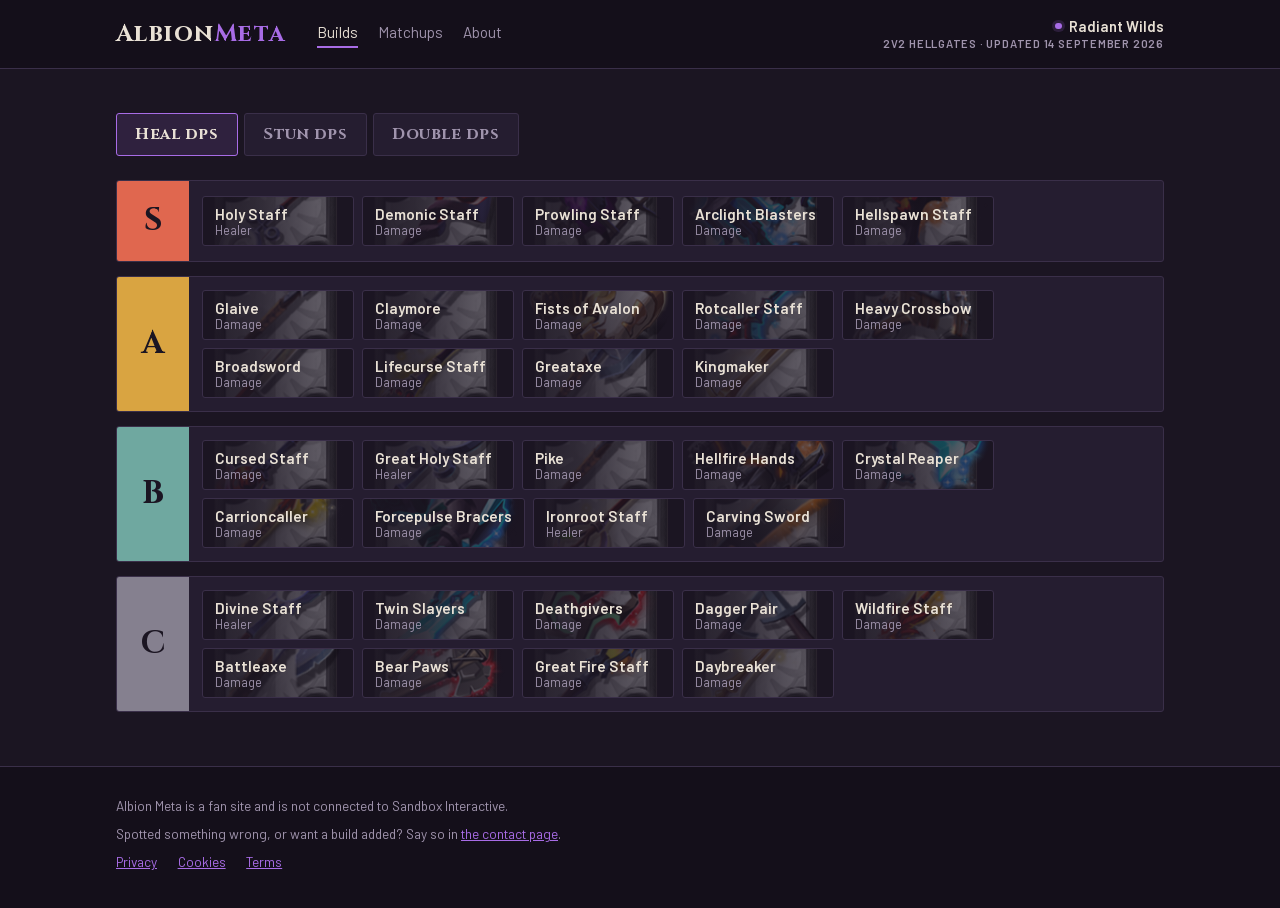
==== commit 2ee157da: "Rebuild the site 16 times a day, within the free build limit The collector commits every 15 minutes," ====
--- a/index.html
+++ b/index.html
@@ -5,6 +5,17 @@
 <meta name="viewport" content="width=device-width, initial-scale=1">
 <title>Albion Meta | Best 2v2 Hellgate Builds</title>
 <meta name="description" content="The best 2v2 Hellgate builds in Albion Online, split into heal dps, stun dps and double dps setups. Updated each patch.">
+<link rel="icon" href="favicon.ico" sizes="32x32">
+<link rel="icon" href="favicon.svg" type="image/svg+xml">
+<link rel="apple-touch-icon" href="apple-touch-icon.png">
+<link rel="canonical" href="https://hellgatemeta.com/">
+<meta property="og:site_name" content="Hellgate Meta">
+<meta property="og:type" content="website">
+<meta property="og:url" content="https://hellgatemeta.com/">
+<meta property="og:title" content="Albion Meta | Best 2v2 Hellgate Builds">
+<meta property="og:description" content="The best 2v2 Hellgate builds in Albion Online, split into heal dps, stun dps and double dps setups. Updated each patch.">
+<meta name="twitter:card" content="summary">
+<meta name="theme-color" content="#1b1522">
 <link rel="preload" href="fonts/barlow-400.woff2" as="font" type="font/woff2" crossorigin>
 <link rel="stylesheet" href="fonts.css">
 <link rel="stylesheet" href="style.css">
@@ -24,7 +35,7 @@
     <!-- patch and date, edit these two lines every update -->
     <div class="head-meta">
       <span class="head-patch">Radiant Wilds</span>
-      <span class="head-updated">2v2 Hellgates &middot; Updated 13 September 2026</span>
+      <span class="head-updated">2v2 Hellgates &middot; Updated 14 September 2026</span>
     </div>
   </div>
 </header>
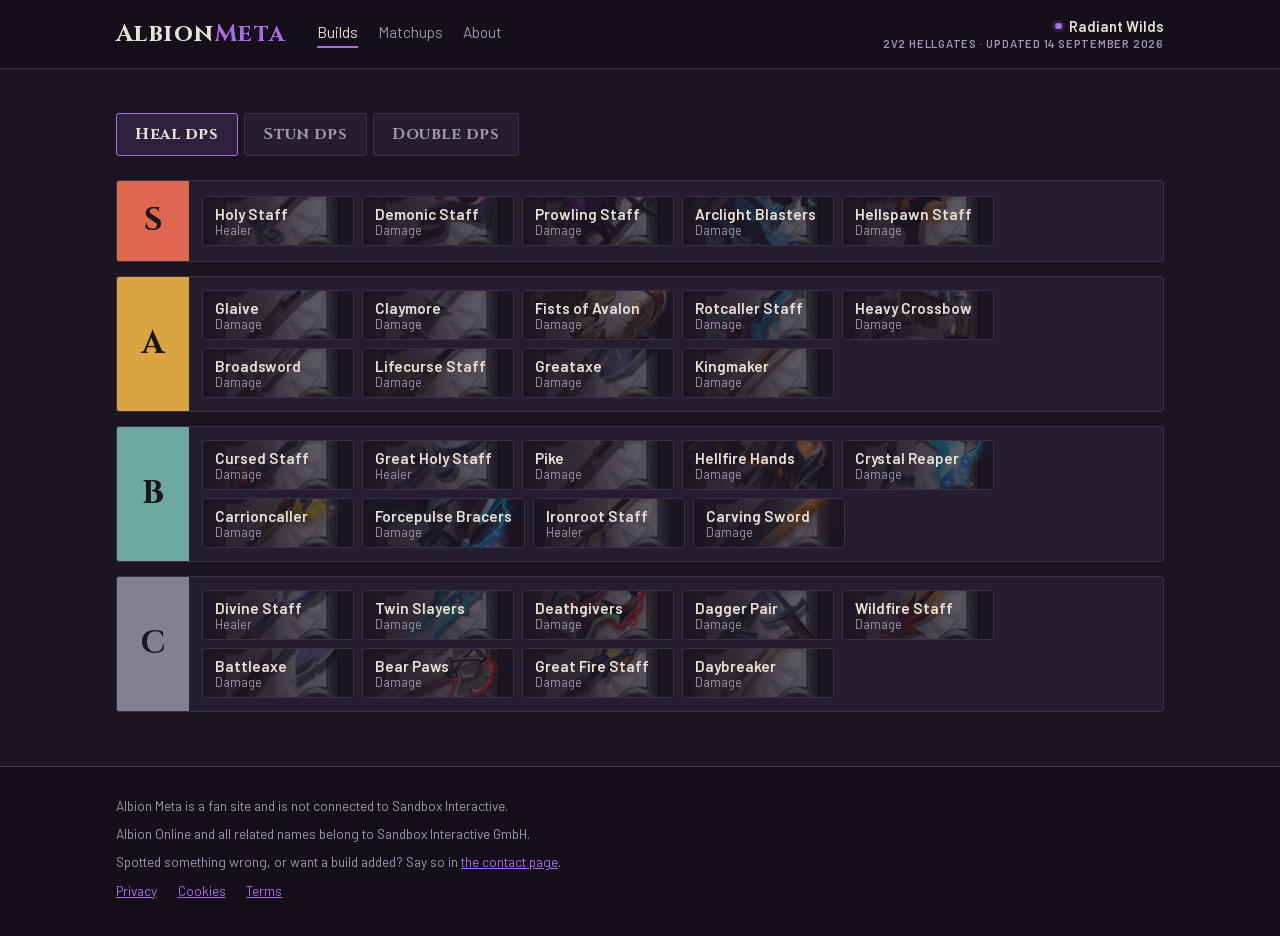
==== commit 511d84f4: "Answer missing URLs with a 404 page, and stop redirecting the nav Every wrong URL was answering 200 " ====
--- a/index.html
+++ b/index.html
@@ -25,11 +25,11 @@
 <!-- ============ header, the same on every page ============ -->
 <header class="site-head">
   <div class="wrap head-inner">
-    <a class="wordmark" href="index.html">Albion<span>Meta</span></a>
+    <a class="wordmark" href="/">Albion<span>Meta</span></a>
     <nav class="site-nav">
-      <a href="index.html" aria-current="page">Builds</a>
-      <a href="matchups.html">Matchups</a>
-      <a href="about.html">About</a>
+      <a href="/" aria-current="page">Builds</a>
+      <a href="/matchups">Matchups</a>
+      <a href="/about">About</a>
     </nav>
 
     <!-- patch and date, edit these two lines every update -->
@@ -192,8 +192,9 @@
 <footer class="site-foot">
   <div class="wrap">
     <p>Albion Meta is a fan site and is not connected to Sandbox Interactive.</p>
-    <p>Spotted something wrong, or want a build added? Say so in <a href="about.html">the contact page</a>.</p>
-    <p class="foot-links"><a href="privacy.html">Privacy</a> <a href="cookies.html">Cookies</a> <a href="terms.html">Terms</a></p>
+    <p>Albion Online and all related names belong to Sandbox Interactive GmbH.</p>
+    <p>Spotted something wrong, or want a build added? Say so in <a href="/about">the contact page</a>.</p>
+    <p class="foot-links"><a href="/privacy">Privacy</a> <a href="/cookies">Cookies</a> <a href="/terms">Terms</a></p>
   </div>
 </footer>
 
--- a/style.css
+++ b/style.css
@@ -882,3 +882,11 @@
   html { scroll-behavior: auto; }
   * { transition: none !important; }
 }
+
+/* postal address on the contact and details cards, upright not italic */
+.prose address {
+  font-style: normal;
+  color: var(--muted);
+  line-height: 1.5;
+  margin-top: 0.75rem;
+}
